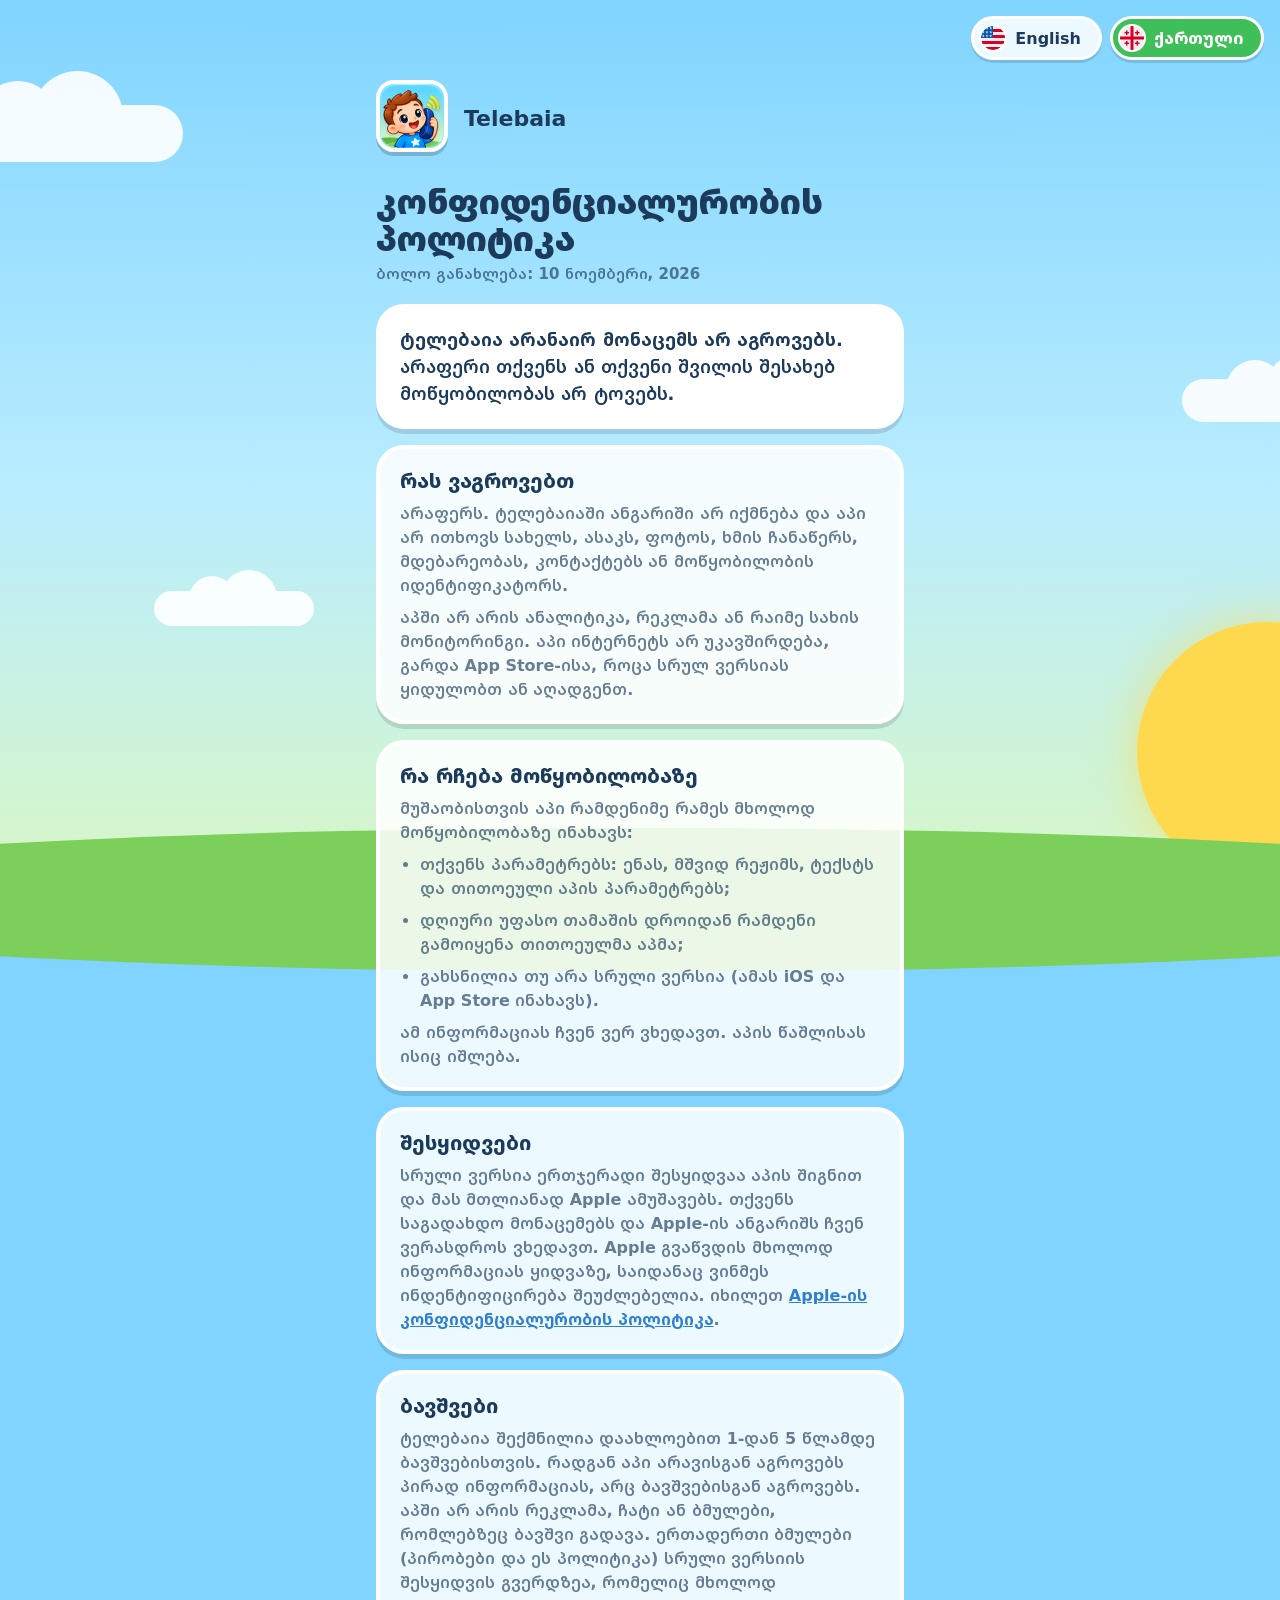
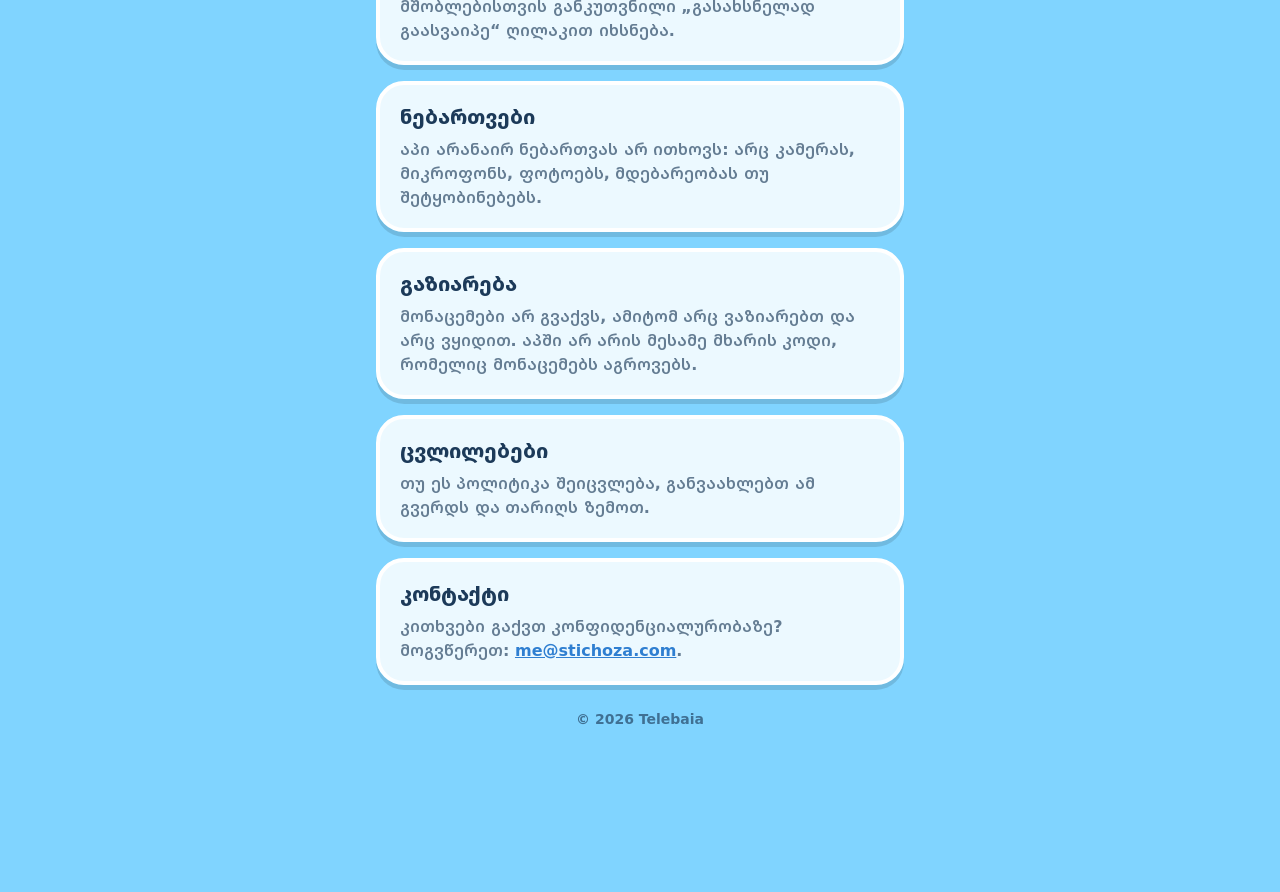
==== privacy/index.html @ ca3c7bff "Copyright: Telebaia" ====
<!doctype html>
<html lang="ka">
<head>
<meta charset="utf-8">
<meta name="viewport" content="width=device-width, initial-scale=1, viewport-fit=cover">
<title>Telebaia Privacy Policy</title>
<meta name="description" content="Telebaia collects no data. Settings and free-play time stay on the device.">
<link rel="icon" type="image/png" sizes="32x32" href="../favicon-32.png">
<link rel="icon" type="image/png" sizes="256x256" href="../icon.png">
<link rel="apple-touch-icon" href="../apple-touch-icon.png">
<meta name="theme-color" content="#80d4ff">
<link rel="canonical" href="https://telebaia.ge/privacy/">
<meta property="og:type" content="website">
<meta property="og:site_name" content="Telebaia">
<meta property="og:title" content="Telebaia Privacy Policy">
<meta property="og:description" content="Telebaia collects no data. Settings and free-play time stay on the device.">
<meta property="og:url" content="https://telebaia.ge/privacy/">
<meta property="og:image" content="https://telebaia.ge/og-image.png">
<meta property="og:image:width" content="1200">
<meta property="og:image:height" content="630">
<meta property="og:image:alt" content="The Telebaia app icon: a smiling boy on the phone, on a sunny sky">
<meta property="og:locale" content="ka_GE">
<meta property="og:locale:alternate" content="en_US">
<meta name="twitter:card" content="summary_large_image">
<meta name="twitter:title" content="Telebaia Privacy Policy">
<meta name="twitter:description" content="Telebaia collects no data. Settings and free-play time stay on the device.">
<meta name="twitter:image" content="https://telebaia.ge/og-image.png">
<link rel="stylesheet" href="../fonts/fonts.css">
<style>
  :root {
    --navy: #1c3a59;
    --navy-soft: rgba(28, 58, 89, 0.65);
    --sky-top: #80d4ff;
    --sky-mid: #baedff;
    --sky-bottom: #d9f7c4;
    --sun: #ffd94d;
    --grass: #7dcf5c;
    --card: rgba(255, 255, 255, 0.85);
    --green: #3fbf5a;
    /* The app's SF Rounded on Apple systems; elsewhere the embedded fonts/ (Nunito, Noto Sans Georgian). */
    --font: ui-rounded, "SF Pro Rounded", "SF Georgian", "Nunito", "Noto Sans Georgian", system-ui, sans-serif;
  }

  * { box-sizing: border-box; }

  html { background: var(--sky-top); }

  body {
    margin: 0;
    min-height: 100vh;
    font-family: var(--font);
    color: var(--navy);
    background: linear-gradient(to bottom, var(--sky-top), var(--sky-mid) 55%, var(--sky-bottom));
    background-attachment: fixed;
    -webkit-font-smoothing: antialiased;
    overflow-x: hidden;
  }

  /* Scenery, fixed behind the page like the app's CandySkyBackground. */
  .sky { position: fixed; inset: 0; pointer-events: none; z-index: 0; }
  .cloud { position: absolute; width: var(--w); height: calc(var(--w) * 0.31); opacity: 0.9; }
  .cloud::before, .cloud::after, .cloud span {
    content: ""; position: absolute; background: #fff; border-radius: 999px;
  }
  .cloud span { left: 0; right: 0; bottom: 0; height: 70%; }
  .cloud::before { width: 29%; aspect-ratio: 1; left: 22%; top: 0; }
  .cloud::after { width: 35%; aspect-ratio: 1; left: 42%; top: -12%; }
  .c1 { --w: min(42vw, 260px); left: -6vw; top: 9vh; }
  .c2 { --w: min(32vw, 200px); right: -8vw; top: 40vh; }
  .c3 { --w: min(26vw, 160px); left: 12vw; top: 64vh; }
  .sun {
    position: absolute; width: min(38vw, 260px); aspect-ratio: 1; border-radius: 50%;
    right: calc(min(38vw, 260px) * -0.45); bottom: 2vh;
    background: var(--sun); box-shadow: 0 0 48px rgba(255, 217, 77, 0.6);
  }
  .grass {
    position: absolute; left: -30vw; right: -30vw; bottom: -8vh; height: 16vh;
    background: var(--grass); border-radius: 50%;
  }

  main {
    position: relative; z-index: 1;
    max-width: 560px; margin: 0 auto;
    padding: 80px 16px 18vh;
  }

  header { display: flex; align-items: center; gap: 16px; margin-bottom: 28px; }
  header img {
    width: 72px; height: 72px; border-radius: 18px; flex: none;
    border: 4px solid #fff; box-shadow: 0 4px 0 rgba(0, 0, 0, 0.18);
  }
  .brand { font-size: 22px; font-weight: 900; color: inherit; text-decoration: none; }
  .home { display: block; flex: none; }
  h1 { font-size: clamp(26px, 7vw, 34px); font-weight: 900; line-height: 1.1; margin: 0; overflow-wrap: anywhere; }
  /* კონფიდენციალურობის is one long word: small enough to fit a phone unbroken. */
  h1:lang(ka) { font-size: clamp(22px, 6.2vw, 34px); }
  .updated { font-size: 15px; font-weight: 600; color: var(--navy-soft); margin: 4px 0 0; }

  /* Pinned to the window's top-right corner, outside the centered column. */
  .langs { position: absolute; top: 16px; right: 16px; z-index: 2; display: flex; gap: 8px; }
  .langs button {
    font: inherit; font-size: 16px; font-weight: 800; color: var(--navy);
    display: flex; align-items: center; gap: 8px;
    padding: 5px 18px 5px 5px; border-radius: 999px; cursor: pointer;
    background: var(--card); border: 3px solid #fff;
    box-shadow: 0 3px 0 rgba(0, 0, 0, 0.12);
  }
  .langs button[aria-pressed="true"] { background: var(--green); color: #fff; }
  .langs button:active { transform: scale(0.95); }
  /* The flag in a white ring, like the app's language pills. */
  .langs img { width: 28px; height: 28px; padding: 2px; border-radius: 50%; background: #fff; }

  .card {
    background: var(--card); border: 4px solid #fff; border-radius: 28px;
    box-shadow: 0 5px 0 rgba(0, 0, 0, 0.12);
    padding: 18px 20px; margin-bottom: 16px;
  }
  .card.summary { background: #fff; }
  h2 { font-size: 20px; font-weight: 800; margin: 0 0 8px; }
  p, li { font-size: 16px; font-weight: 600; line-height: 1.5; color: var(--navy-soft); margin: 0 0 8px; }
  .summary p { font-size: 18px; color: var(--navy); }
  p:last-child, li:last-child { margin-bottom: 0; }
  ul { margin: 0 0 8px; padding-left: 20px; }
  a { color: #2f7fd1; font-weight: 700; }

  .note { text-align: center; font-size: 14px; font-weight: 600; color: var(--navy-soft); margin-top: 24px; }

  /* Without JavaScript both languages show, one after the other. */
  .js [data-lang]:not(.active) { display: none; }
  html:not(.js) .lang + .lang { margin-top: 40px; }
</style>
</head>
<body>
<div class="sky" aria-hidden="true">
  <div class="cloud c1"><span></span></div>
  <div class="cloud c2"><span></span></div>
  <div class="cloud c3"><span></span></div>
  <div class="sun"></div>
  <div class="grass"></div>
</div>

<div class="langs" role="group" aria-label="Language">
  <button type="button" data-set-lang="en" aria-pressed="false"><img src="../img/flag-en.svg" alt="">English</button>
  <button type="button" data-set-lang="ka" aria-pressed="true"><img src="../img/flag-ka.svg" alt="">ქართული</button>
</div>

<main>
  <header>
    <a href="../" class="home"><img src="../icon.png" alt=""></a>
    <div>
      <a href="../" class="brand">Telebaia</a>
    </div>
  </header>


  <!-- English -->
  <section class="lang" data-lang="en" lang="en">
    <h1>Privacy Policy</h1>
    <p class="updated">Last updated: November 10, 2026</p>
    <br>

    <div class="card summary">
      <p><strong>Telebaia collects no data.</strong> Nothing about your child or you leaves the device.</p>
    </div>

    <div class="card">
      <h2>What we collect</h2>
      <p>Nothing. Telebaia has no accounts and doesn't ask for names, ages, photos, voice recordings, location, contacts or device identifiers.</p>
      <p>The app has no analytics, crash reporting, advertising or tracking of any kind, and it doesn't connect to the internet, except to the App Store when you buy or restore the full version.</p>
    </div>

    <div class="card">
      <h2>What stays on the device</h2>
      <p>To work, the app stores a few things on the device only:</p>
      <ul>
        <li>your settings, such as the language, calm mode, hint text and each app's options;</li>
        <li>how much of the daily free play each app has used;</li>
        <li>whether the full version is unlocked (kept by iOS and the App Store).</li>
      </ul>
      <p>We can't see this information. It's deleted when you delete the app.</p>
    </div>

    <div class="card">
      <h2>Purchases</h2>
      <p>The full version is a one-time In-App Purchase handled entirely by Apple. We never see your payment details or your Apple Account. Apple only gives us sales reports that don't identify anyone. See <a href="https://www.apple.com/legal/privacy/">Apple's Privacy Policy</a>.</p>
    </div>

    <div class="card">
      <h2>Children</h2>
      <p>Telebaia is made for children aged about 1 to 5. Because it collects no personal information from anyone, it collects none from children. There are no ads, chats or links for children to follow. The only links (Terms of Use and this policy) are on the full version purchase screen, which opens only through a slide-to-unlock control meant for parents.</p>
    </div>

    <div class="card">
      <h2>Permissions</h2>
      <p>The app asks for no permissions: no camera, microphone, photos, location or notifications.</p>
    </div>

    <div class="card">
      <h2>Sharing</h2>
      <p>We have no data, so we share or sell none. The app contains no third-party code that collects data.</p>
    </div>

    <div class="card">
      <h2>Changes</h2>
      <p>If this policy changes, we'll update this page and the date at the top.</p>
    </div>

    <div class="card">
      <h2>Contact</h2>
      <p>Questions about privacy? Contact <a href="mailto:me@stichoza.com">me@stichoza.com</a>.</p>
    </div>
  </section>

  <!-- Georgian -->
  <section class="lang active" data-lang="ka" lang="ka">
    <h1>კონფიდენციალურობის პოლიტიკა</h1>
    <p class="updated">ბოლო განახლება: 10 ნოემბერი, 2026</p>
    <br>

    <div class="card summary">
      <p><strong>ტელებაია არანაირ მონაცემს არ აგროვებს.</strong> არაფერი თქვენს ან თქვენი შვილის შესახებ მოწყობილობას არ ტოვებს.</p>
    </div>

    <div class="card">
      <h2>რას ვაგროვებთ</h2>
      <p>არაფერს. ტელებაიაში ანგარიში არ იქმნება და აპი არ ითხოვს სახელს, ასაკს, ფოტოს, ხმის ჩანაწერს, მდებარეობას, კონტაქტებს ან მოწყობილობის იდენტიფიკატორს.</p>
      <p>აპში არ არის ანალიტიკა, რეკლამა ან რაიმე სახის მონიტორინგი. აპი ინტერნეტს არ უკავშირდება, გარდა App Store-ისა, როცა სრულ ვერსიას ყიდულობთ ან აღადგენთ.</p>
    </div>

    <div class="card">
      <h2>რა რჩება მოწყობილობაზე</h2>
      <p>მუშაობისთვის აპი რამდენიმე რამეს მხოლოდ მოწყობილობაზე ინახავს:</p>
      <ul>
        <li>თქვენს პარამეტრებს: ენას, მშვიდ რეჟიმს, ტექსტს და თითოეული აპის პარამეტრებს;</li>
        <li>დღიური უფასო თამაშის დროიდან რამდენი გამოიყენა თითოეულმა აპმა;</li>
        <li>გახსნილია თუ არა სრული ვერსია (ამას iOS და App Store ინახავს).</li>
      </ul>
      <p>ამ ინფორმაციას ჩვენ ვერ ვხედავთ. აპის წაშლისას ისიც იშლება.</p>
    </div>

    <div class="card">
      <h2>შესყიდვები</h2>
      <p>სრული ვერსია ერთჯერადი შესყიდვაა აპის შიგნით და მას მთლიანად Apple ამუშავებს. თქვენს საგადახდო მონაცემებს და Apple-ის ანგარიშს ჩვენ ვერასდროს ვხედავთ. Apple გვაწვდის მხოლოდ ინფორმაციას ყიდვაზე, საიდანაც ვინმეს ინდენტიფიცირება შეუძლებელია. იხილეთ <a href="https://www.apple.com/legal/privacy/">Apple-ის კონფიდენციალურობის პოლიტიკა</a>.</p>
    </div>

    <div class="card">
      <h2>ბავშვები</h2>
      <p>ტელებაია შექმნილია დაახლოებით 1-დან 5 წლამდე ბავშვებისთვის. რადგან აპი არავისგან აგროვებს პირად ინფორმაციას, არც ბავშვებისგან აგროვებს. აპში არ არის რეკლამა, ჩატი ან ბმულები, რომლებზეც ბავშვი გადავა. ერთადერთი ბმულები (პირობები და ეს პოლიტიკა) სრული ვერსიის შესყიდვის გვერდზეა, რომელიც მხოლოდ მშობლებისთვის განკუთვნილი „გასახსნელად გაასვაიპე“ ღილაკით იხსნება.</p>
    </div>

    <div class="card">
      <h2>ნებართვები</h2>
      <p>აპი არანაირ ნებართვას არ ითხოვს: არც კამერას, მიკროფონს, ფოტოებს, მდებარეობას თუ შეტყობინებებს.</p>
    </div>

    <div class="card">
      <h2>გაზიარება</h2>
      <p>მონაცემები არ გვაქვს, ამიტომ არც ვაზიარებთ და არც ვყიდით. აპში არ არის მესამე მხარის კოდი, რომელიც მონაცემებს აგროვებს.</p>
    </div>

    <div class="card">
      <h2>ცვლილებები</h2>
      <p>თუ ეს პოლიტიკა შეიცვლება, განვაახლებთ ამ გვერდს და თარიღს ზემოთ.</p>
    </div>

    <div class="card">
      <h2>კონტაქტი</h2>
      <p>კითხვები გაქვთ კონფიდენციალურობაზე? მოგვწერეთ: <a href="mailto:me@stichoza.com">me@stichoza.com</a>.</p>
    </div>
  </section>

  <p class="note">© 2026 Telebaia</p>
</main>

<script>
  (function () {
    document.documentElement.classList.add("js");
    var buttons = document.querySelectorAll("[data-set-lang]");
    var sections = document.querySelectorAll("section[data-lang]");

    function show(lang) {
      sections.forEach(function (s) { s.classList.toggle("active", s.dataset.lang === lang); });
      buttons.forEach(function (b) { b.setAttribute("aria-pressed", String(b.dataset.setLang === lang)); });
      document.documentElement.lang = lang;
      document.querySelectorAll("a.home, a.brand").forEach(function (a) { a.setAttribute("href", "../#" + lang); });
      document.title = lang === "ka" ? "ტელებაია: კონფიდენციალურობის პოლიტიკა" : "Telebaia Privacy Policy";
    }

    buttons.forEach(function (b) {
      b.addEventListener("click", function () {
        show(b.dataset.setLang);
        history.replaceState(null, "", "#" + b.dataset.setLang);
      });
    });

    // #en shows English; #ka, no hash or anything else shows Georgian.
    function showFromHash() {
      show(location.hash.slice(1).toLowerCase() === "en" ? "en" : "ka");
    }

    // Changing only the hash doesn't reload the page, so follow it.
    window.addEventListener("hashchange", showFromHash);
    showFromHash();
  })();
</script>
</body>
</html>
---- fonts/fonts.css ----
/* Nunito and Noto Sans Georgian, both under the SIL Open Font License 1.1
   (https://openfontlicense.org). Self-hosted, so the site makes no third-party requests.
   Nunito has no Georgian letters, so Georgian text falls through to Noto Sans Georgian. */

@font-face {
  font-family: 'Noto Sans Georgian';
  font-style: normal;
  font-weight: 600 900;
  font-display: swap;
  src: url(noto-sans-georgian.woff2) format('woff2');
  unicode-range: U+0589, U+10A0-10FF, U+1C90-1CBA, U+1CBD-1CBF, U+205A, U+2D00-2D2F, U+2E31;
}

@font-face {
  font-family: 'Nunito';
  font-style: normal;
  font-weight: 600 900;
  font-display: swap;
  src: url(nunito-latin-ext.woff2) format('woff2');
  unicode-range: U+0100-02BA, U+02BD-02C5, U+02C7-02CC, U+02CE-02D7, U+02DD-02FF, U+0304, U+0308, U+0329, U+1D00-1DBF, U+1E00-1E9F, U+1EF2-1EFF, U+2020, U+20A0-20AB, U+20AD-20C4, U+2113, U+2C60-2C7F, U+A720-A7FF;
}

@font-face {
  font-family: 'Nunito';
  font-style: normal;
  font-weight: 600 900;
  font-display: swap;
  src: url(nunito-latin.woff2) format('woff2');
  unicode-range: U+0000-00FF, U+0131, U+0152-0153, U+02BB-02BC, U+02C6, U+02DA, U+02DC, U+0304, U+0308, U+0329, U+2000-206F, U+20AC, U+2122, U+2191, U+2193, U+2212, U+2215, U+FEFF, U+FFFD;
}
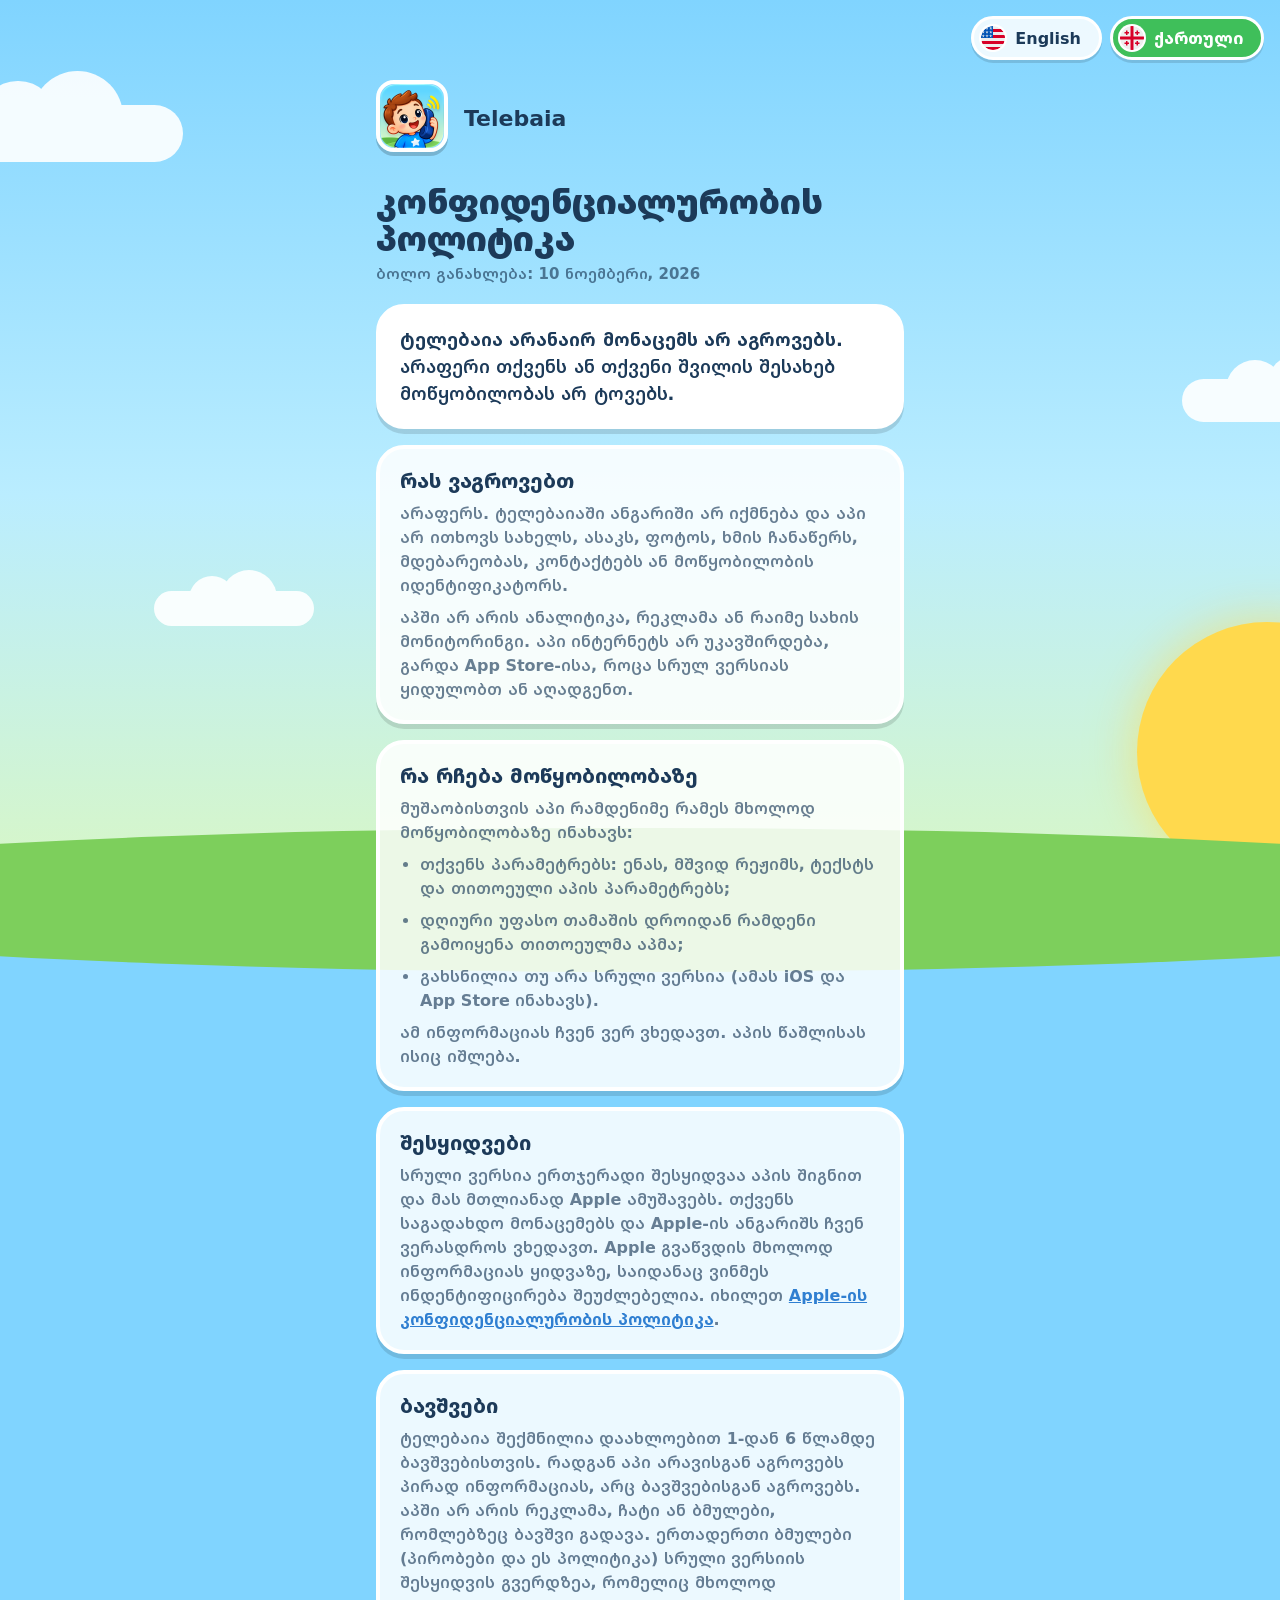
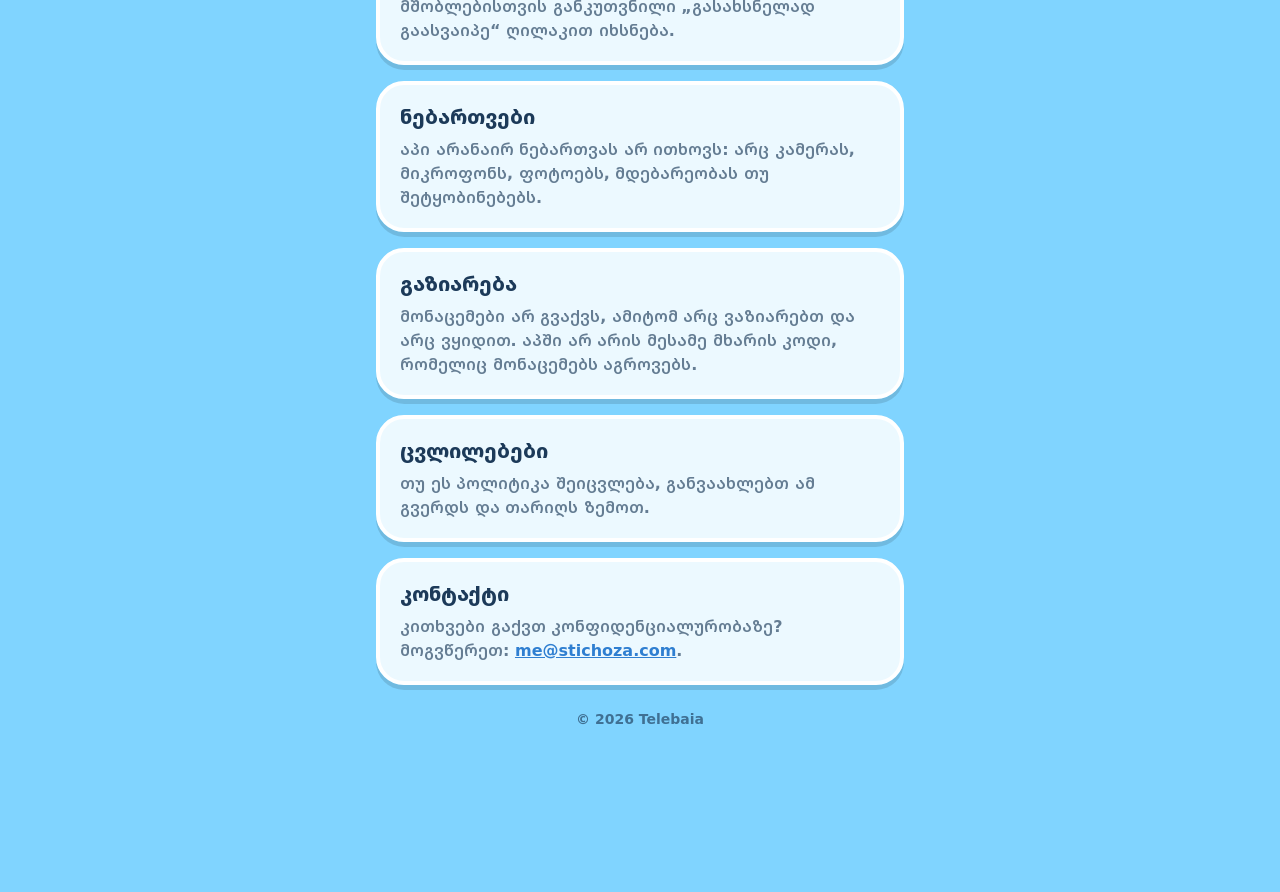
==== commit 051c415e: "Alphabet app, works-offline point, ages 1 to 6" ====
--- a/privacy/index.html
+++ b/privacy/index.html
@@ -187,7 +187,7 @@
 
     <div class="card">
       <h2>Children</h2>
-      <p>Telebaia is made for children aged about 1 to 5. Because it collects no personal information from anyone, it collects none from children. There are no ads, chats or links for children to follow. The only links (Terms of Use and this policy) are on the full version purchase screen, which opens only through a slide-to-unlock control meant for parents.</p>
+      <p>Telebaia is made for children aged about 1 to 6. Because it collects no personal information from anyone, it collects none from children. There are no ads, chats or links for children to follow. The only links (Terms of Use and this policy) are on the full version purchase screen, which opens only through a slide-to-unlock control meant for parents.</p>
     </div>
 
     <div class="card">
@@ -245,7 +245,7 @@
 
     <div class="card">
       <h2>ბავშვები</h2>
-      <p>ტელებაია შექმნილია დაახლოებით 1-დან 5 წლამდე ბავშვებისთვის. რადგან აპი არავისგან აგროვებს პირად ინფორმაციას, არც ბავშვებისგან აგროვებს. აპში არ არის რეკლამა, ჩატი ან ბმულები, რომლებზეც ბავშვი გადავა. ერთადერთი ბმულები (პირობები და ეს პოლიტიკა) სრული ვერსიის შესყიდვის გვერდზეა, რომელიც მხოლოდ მშობლებისთვის განკუთვნილი „გასახსნელად გაასვაიპე“ ღილაკით იხსნება.</p>
+      <p>ტელებაია შექმნილია დაახლოებით 1-დან 6 წლამდე ბავშვებისთვის. რადგან აპი არავისგან აგროვებს პირად ინფორმაციას, არც ბავშვებისგან აგროვებს. აპში არ არის რეკლამა, ჩატი ან ბმულები, რომლებზეც ბავშვი გადავა. ერთადერთი ბმულები (პირობები და ეს პოლიტიკა) სრული ვერსიის შესყიდვის გვერდზეა, რომელიც მხოლოდ მშობლებისთვის განკუთვნილი „გასახსნელად გაასვაიპე“ ღილაკით იხსნება.</p>
     </div>
 
     <div class="card">
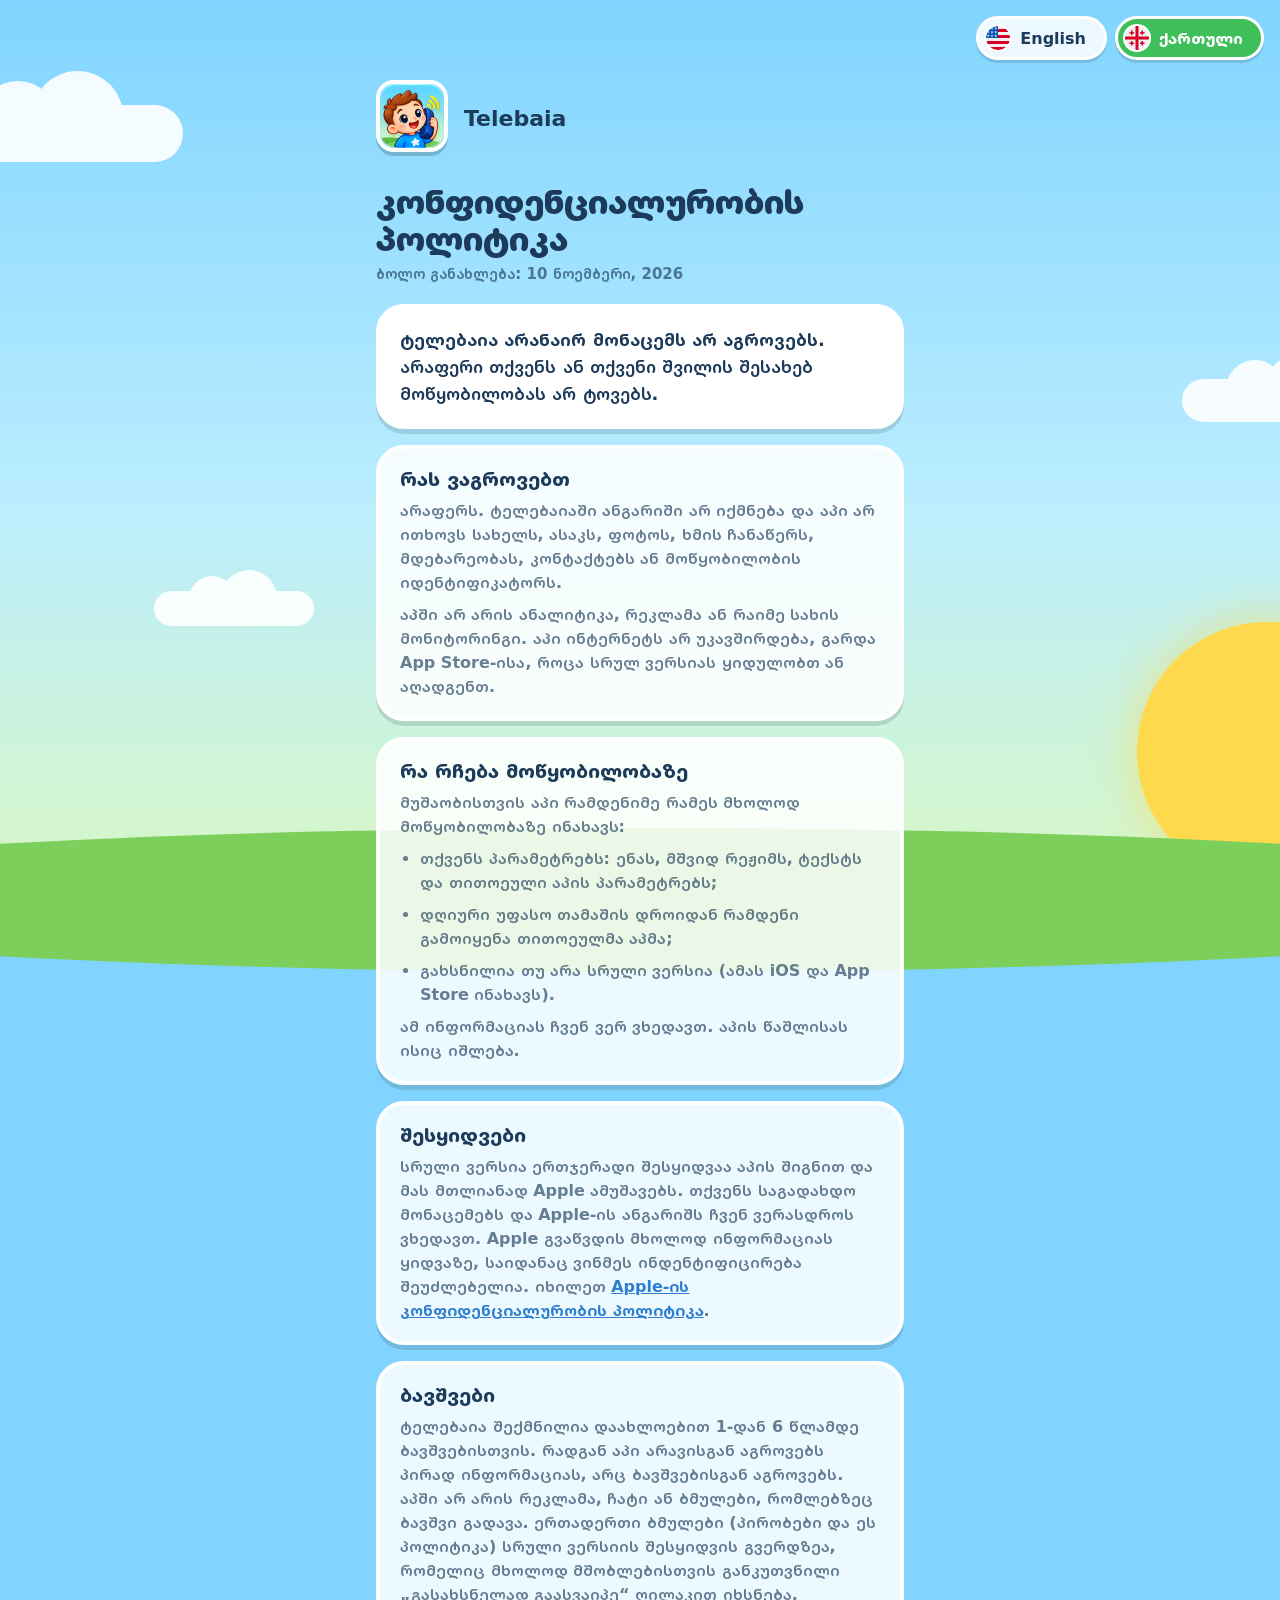
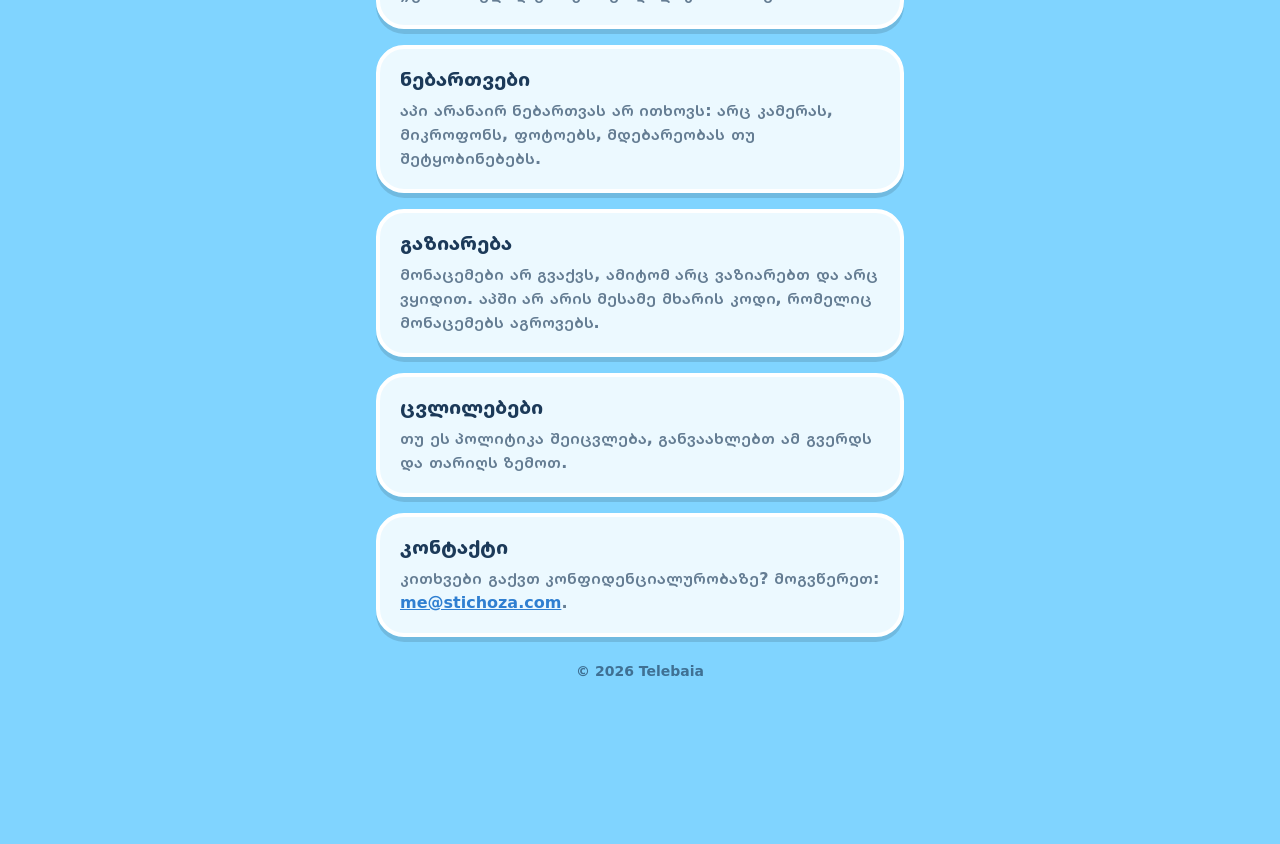
==== commit 48954f10: "Embed the app's fonts: SF Pro Rounded and SF Georgian Rounded" ====
--- a/privacy/index.html
+++ b/privacy/index.html
@@ -37,8 +37,8 @@
     --grass: #7dcf5c;
     --card: rgba(255, 255, 255, 0.85);
     --green: #3fbf5a;
-    /* The app's SF Rounded on Apple systems; elsewhere the embedded fonts/ (Nunito, Noto Sans Georgian). */
-    --font: ui-rounded, "SF Pro Rounded", "SF Georgian", "Nunito", "Noto Sans Georgian", system-ui, sans-serif;
+    /* The app's SF Pro Rounded and SF Georgian Rounded, embedded from fonts/. */
+    --font: "Telebaia Rounded", ui-rounded, system-ui, sans-serif;
   }
 
   * { box-sizing: border-box; }
@@ -282,25 +282,22 @@
       sections.forEach(function (s) { s.classList.toggle("active", s.dataset.lang === lang); });
       buttons.forEach(function (b) { b.setAttribute("aria-pressed", String(b.dataset.setLang === lang)); });
       document.documentElement.lang = lang;
-      document.querySelectorAll("a.home, a.brand").forEach(function (a) { a.setAttribute("href", "../#" + lang); });
+      document.querySelectorAll("a.home, a.brand").forEach(function (a) { a.setAttribute("href", "../?lang=" + lang); });
       document.title = lang === "ka" ? "ტელებაია: კონფიდენციალურობის პოლიტიკა" : "Telebaia Privacy Policy";
     }
 
     buttons.forEach(function (b) {
       b.addEventListener("click", function () {
         show(b.dataset.setLang);
-        history.replaceState(null, "", "#" + b.dataset.setLang);
+        var url = new URL(location.href);
+        url.searchParams.set("lang", b.dataset.setLang);
+        history.replaceState(null, "", url);
       });
     });
 
-    // #en shows English; #ka, no hash or anything else shows Georgian.
-    function showFromHash() {
-      show(location.hash.slice(1).toLowerCase() === "en" ? "en" : "ka");
-    }
-
-    // Changing only the hash doesn't reload the page, so follow it.
-    window.addEventListener("hashchange", showFromHash);
-    showFromHash();
+    // ?lang=en shows English; ?lang=ka, no lang or anything else shows Georgian.
+    var lang = (new URLSearchParams(location.search).get("lang") || "").toLowerCase();
+    show(lang === "en" ? "en" : "ka");
   })();
 </script>
 </body>
--- a/fonts/fonts.css
+++ b/fonts/fonts.css
@@ -1,30 +1,48 @@
-/* Nunito and Noto Sans Georgian, both under the SIL Open Font License 1.1
-   (https://openfontlicense.org). Self-hosted, so the site makes no third-party requests.
-   Nunito has no Georgian letters, so Georgian text falls through to Noto Sans Georgian. */
+/* The app's fonts: SF Pro Rounded (Latin) and SF Georgian Rounded, self-hosted as woff2
+   subsets so every platform sees the same letters as the app and the site makes no
+   third-party requests. Both are under one family name; unicode-range picks the file. */
 
 @font-face {
-  font-family: 'Noto Sans Georgian';
+  font-family: 'Telebaia Rounded';
   font-style: normal;
   font-weight: 600 900;
   font-display: swap;
-  src: url(noto-sans-georgian.woff2) format('woff2');
-  unicode-range: U+0589, U+10A0-10FF, U+1C90-1CBA, U+1CBD-1CBF, U+205A, U+2D00-2D2F, U+2E31;
+  src: url(sf-georgian-rounded.woff2) format('woff2');
+  unicode-range: U+0589, U+10A0-10FF, U+1C90-1CBF, U+2D00-2D2F;
 }
 
 @font-face {
-  font-family: 'Nunito';
+  font-family: 'Telebaia Rounded';
   font-style: normal;
-  font-weight: 600 900;
+  font-weight: 600;
   font-display: swap;
-  src: url(nunito-latin-ext.woff2) format('woff2');
-  unicode-range: U+0100-02BA, U+02BD-02C5, U+02C7-02CC, U+02CE-02D7, U+02DD-02FF, U+0304, U+0308, U+0329, U+1D00-1DBF, U+1E00-1E9F, U+1EF2-1EFF, U+2020, U+20A0-20AB, U+20AD-20C4, U+2113, U+2C60-2C7F, U+A720-A7FF;
+  src: url(sf-pro-rounded-600.woff2) format('woff2');
+  unicode-range: U+0000-00FF, U+0131, U+0152-0153, U+02C6, U+02DA, U+02DC, U+2000-206F, U+20AC, U+2122, U+2190-2193, U+2212, U+FEFF, U+FFFD;
 }
 
 @font-face {
-  font-family: 'Nunito';
+  font-family: 'Telebaia Rounded';
   font-style: normal;
-  font-weight: 600 900;
+  font-weight: 700;
   font-display: swap;
-  src: url(nunito-latin.woff2) format('woff2');
-  unicode-range: U+0000-00FF, U+0131, U+0152-0153, U+02BB-02BC, U+02C6, U+02DA, U+02DC, U+0304, U+0308, U+0329, U+2000-206F, U+20AC, U+2122, U+2191, U+2193, U+2212, U+2215, U+FEFF, U+FFFD;
+  src: url(sf-pro-rounded-700.woff2) format('woff2');
+  unicode-range: U+0000-00FF, U+0131, U+0152-0153, U+02C6, U+02DA, U+02DC, U+2000-206F, U+20AC, U+2122, U+2190-2193, U+2212, U+FEFF, U+FFFD;
 }
+
+@font-face {
+  font-family: 'Telebaia Rounded';
+  font-style: normal;
+  font-weight: 800;
+  font-display: swap;
+  src: url(sf-pro-rounded-800.woff2) format('woff2');
+  unicode-range: U+0000-00FF, U+0131, U+0152-0153, U+02C6, U+02DA, U+02DC, U+2000-206F, U+20AC, U+2122, U+2190-2193, U+2212, U+FEFF, U+FFFD;
+}
+
+@font-face {
+  font-family: 'Telebaia Rounded';
+  font-style: normal;
+  font-weight: 900;
+  font-display: swap;
+  src: url(sf-pro-rounded-900.woff2) format('woff2');
+  unicode-range: U+0000-00FF, U+0131, U+0152-0153, U+02C6, U+02DA, U+02DC, U+2000-206F, U+20AC, U+2122, U+2190-2193, U+2212, U+FEFF, U+FFFD;
+}
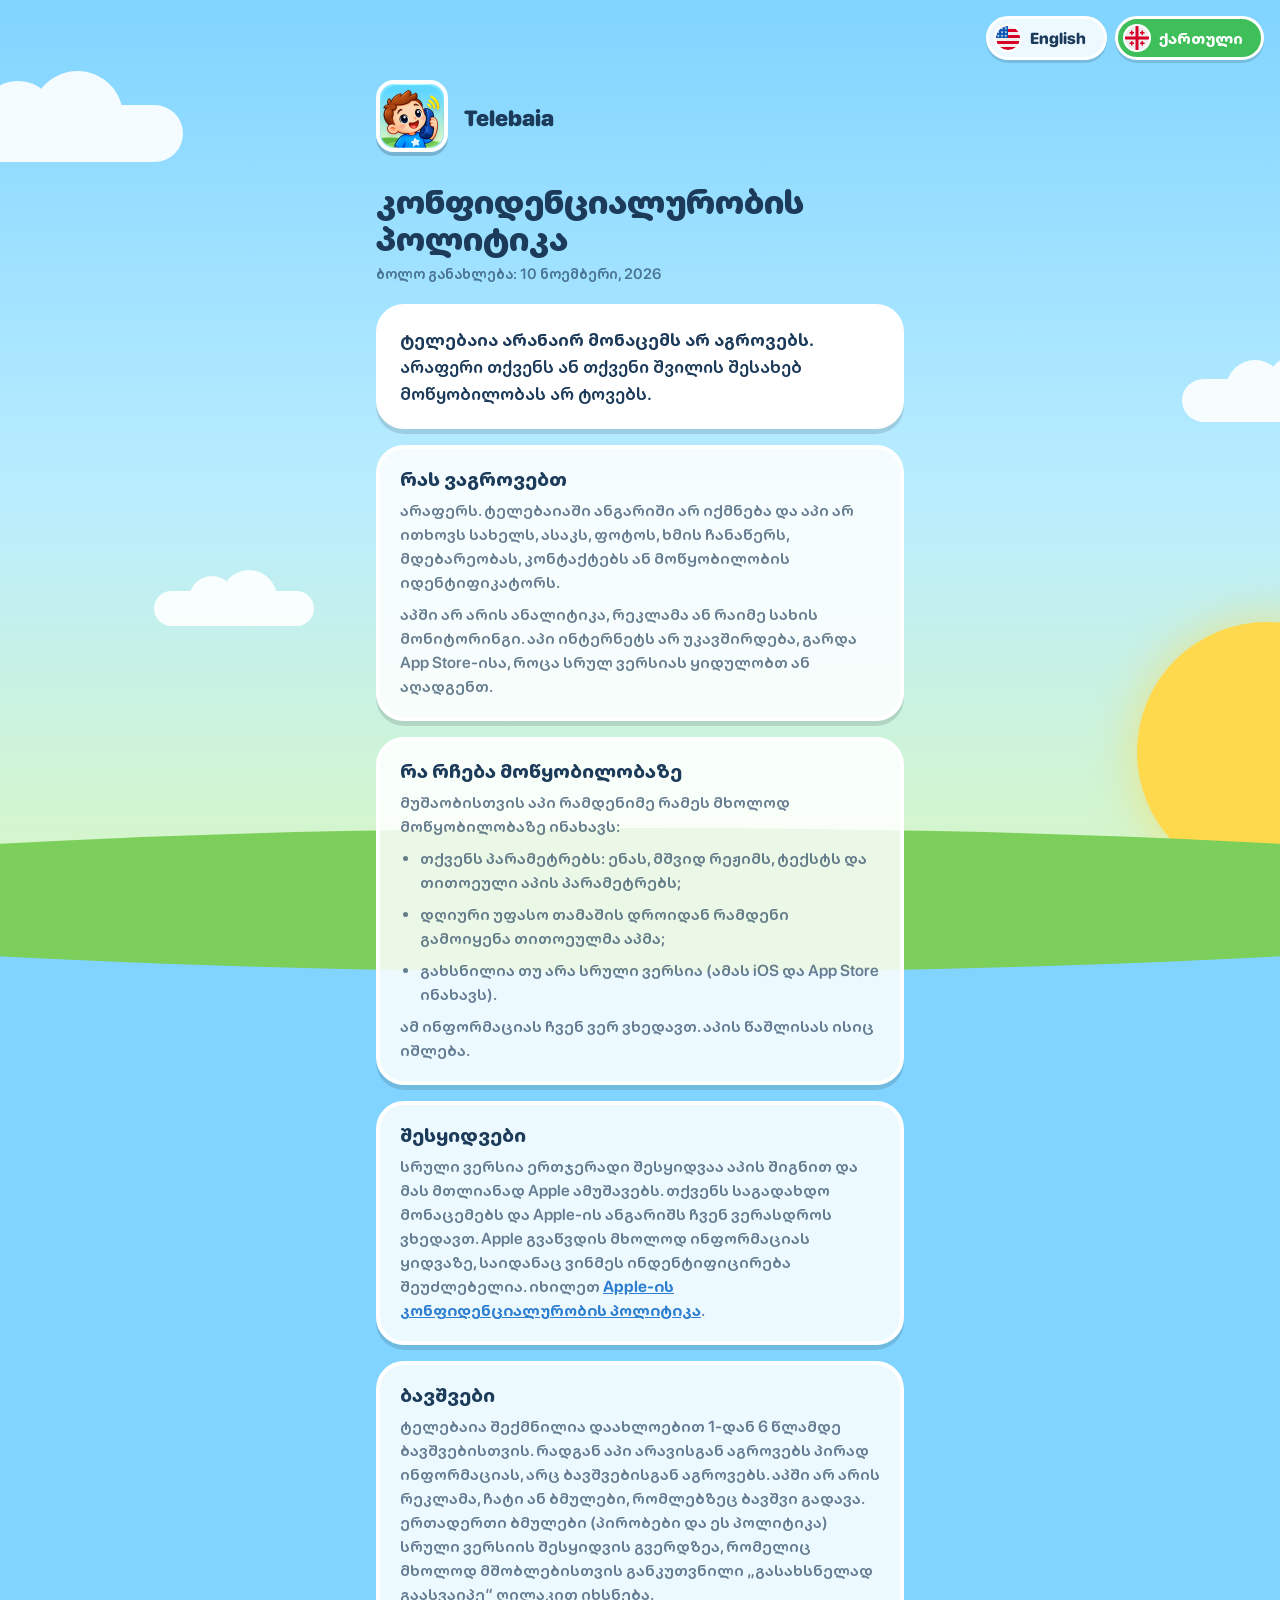
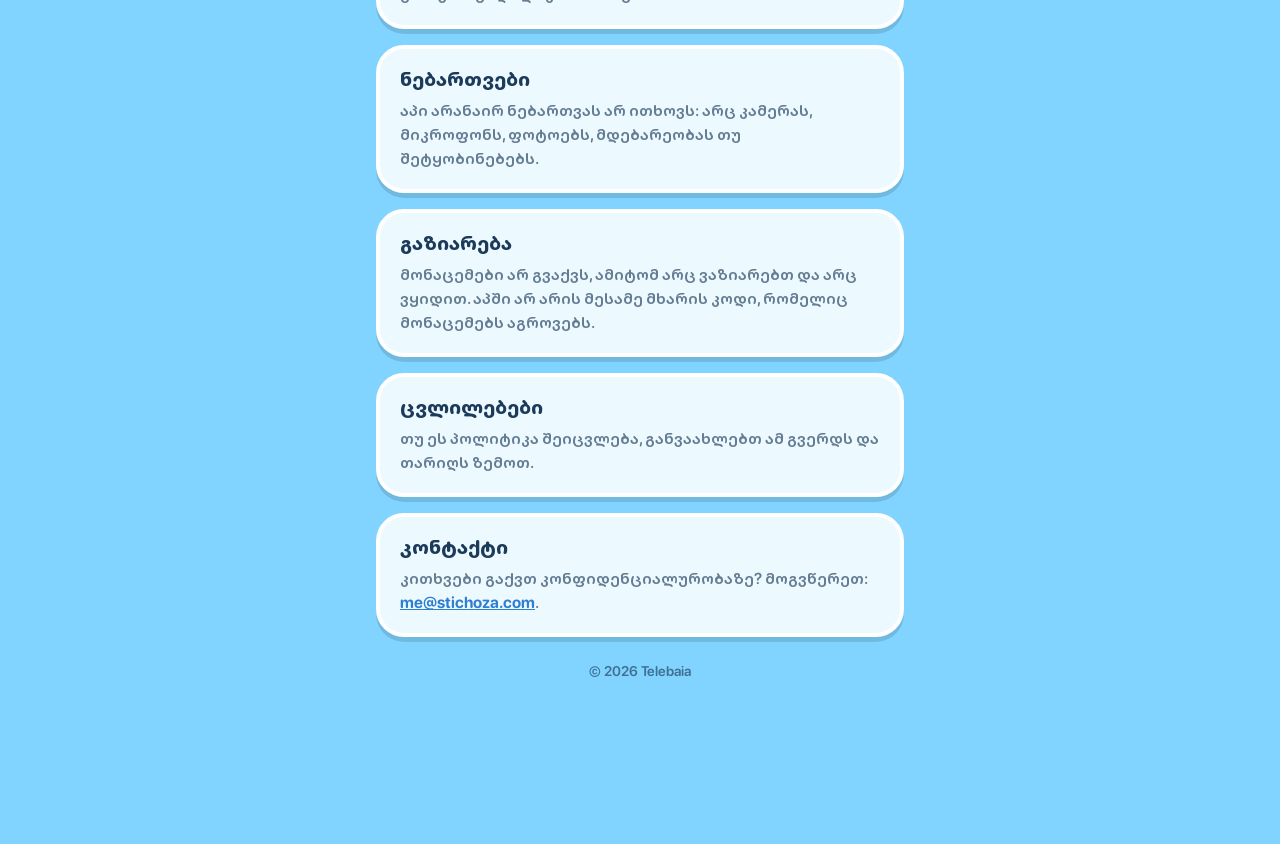
==== commit abedc0aa: "Use only the embedded rounded font, on every element; one face per weight" ====
--- a/privacy/index.html
+++ b/privacy/index.html
@@ -37,18 +37,16 @@
     --grass: #7dcf5c;
     --card: rgba(255, 255, 255, 0.85);
     --green: #3fbf5a;
-    /* The app's SF Pro Rounded and SF Georgian Rounded, embedded from fonts/. */
-    --font: "Telebaia Rounded", ui-rounded, system-ui, sans-serif;
-  }
-
-  * { box-sizing: border-box; }
+  }
+
+  /* The app's SF Pro Rounded and SF Georgian Rounded, embedded from fonts/, on every element. */
+  * { box-sizing: border-box; font-family: "Telebaia Rounded"; }
 
   html { background: var(--sky-top); }
 
   body {
     margin: 0;
     min-height: 100vh;
-    font-family: var(--font);
     color: var(--navy);
     background: linear-gradient(to bottom, var(--sky-top), var(--sky-mid) 55%, var(--sky-bottom));
     background-attachment: fixed;
--- a/fonts/fonts.css
+++ b/fonts/fonts.css
@@ -1,11 +1,40 @@
 /* The app's fonts: SF Pro Rounded (Latin) and SF Georgian Rounded, self-hosted as woff2
    subsets so every platform sees the same letters as the app and the site makes no
-   third-party requests. Both are under one family name; unicode-range picks the file. */
+   third-party requests. Both are under one family name; unicode-range picks the file.
+   Every weight is its own face (the Georgian one reuses the variable file): a 600–900 range
+   on the Georgian face made Chrome pick it for Latin text at 800 and 900. */
 
 @font-face {
   font-family: 'Telebaia Rounded';
   font-style: normal;
-  font-weight: 600 900;
+  font-weight: 600;
+  font-display: swap;
+  src: url(sf-georgian-rounded.woff2) format('woff2');
+  unicode-range: U+0589, U+10A0-10FF, U+1C90-1CBF, U+2D00-2D2F;
+}
+
+@font-face {
+  font-family: 'Telebaia Rounded';
+  font-style: normal;
+  font-weight: 700;
+  font-display: swap;
+  src: url(sf-georgian-rounded.woff2) format('woff2');
+  unicode-range: U+0589, U+10A0-10FF, U+1C90-1CBF, U+2D00-2D2F;
+}
+
+@font-face {
+  font-family: 'Telebaia Rounded';
+  font-style: normal;
+  font-weight: 800;
+  font-display: swap;
+  src: url(sf-georgian-rounded.woff2) format('woff2');
+  unicode-range: U+0589, U+10A0-10FF, U+1C90-1CBF, U+2D00-2D2F;
+}
+
+@font-face {
+  font-family: 'Telebaia Rounded';
+  font-style: normal;
+  font-weight: 900;
   font-display: swap;
   src: url(sf-georgian-rounded.woff2) format('woff2');
   unicode-range: U+0589, U+10A0-10FF, U+1C90-1CBF, U+2D00-2D2F;
